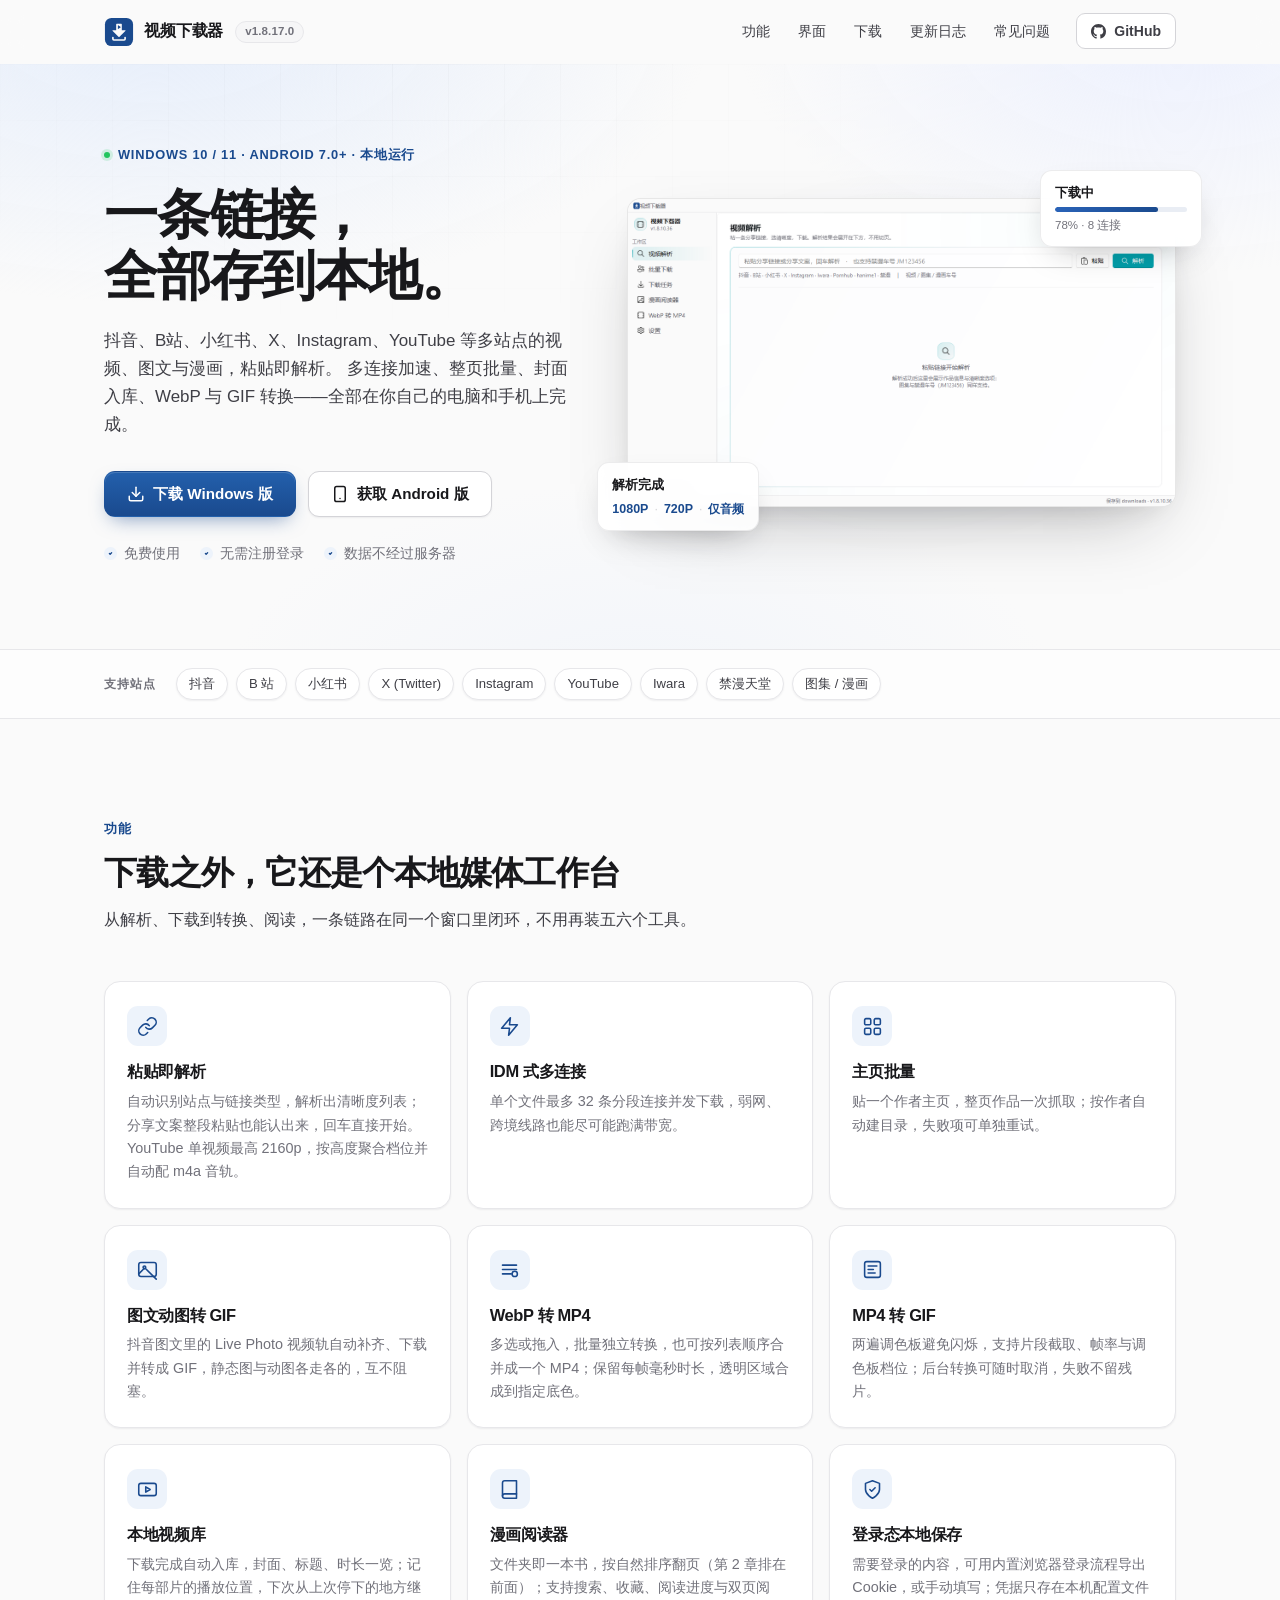
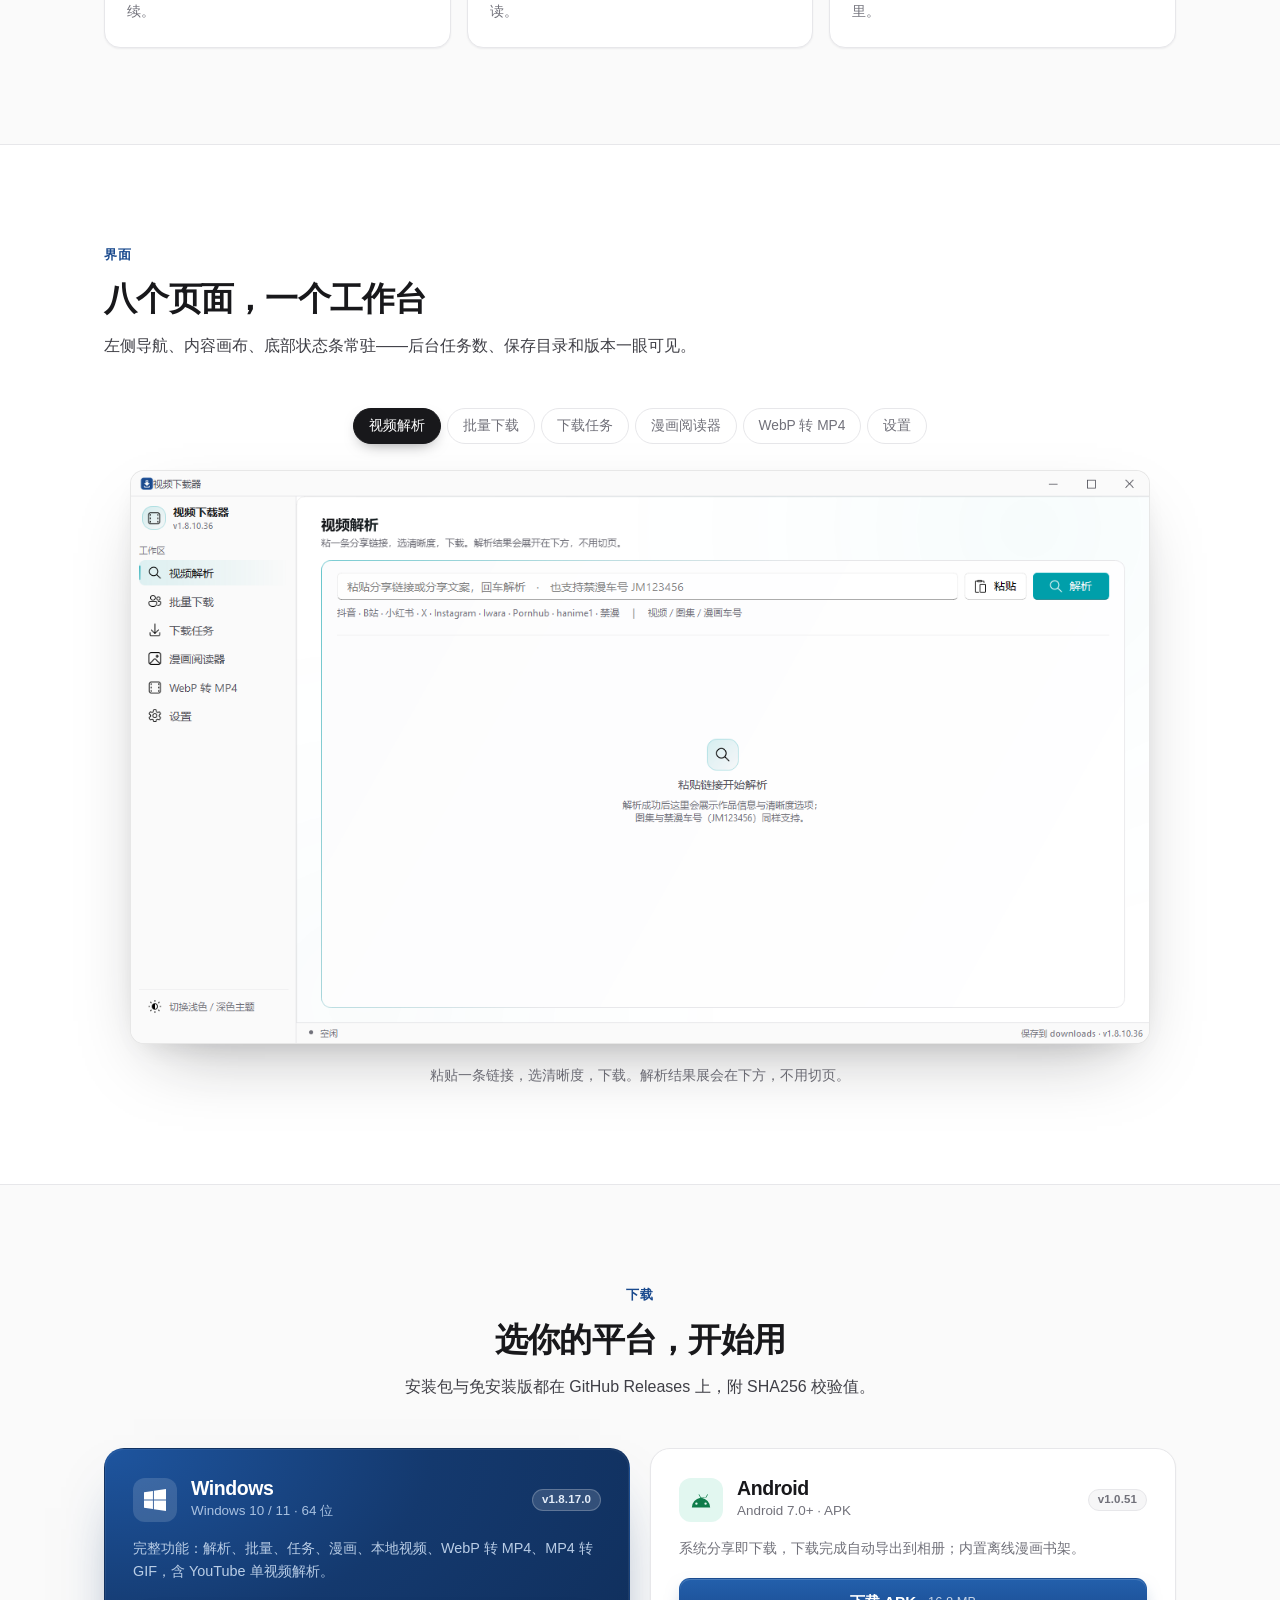
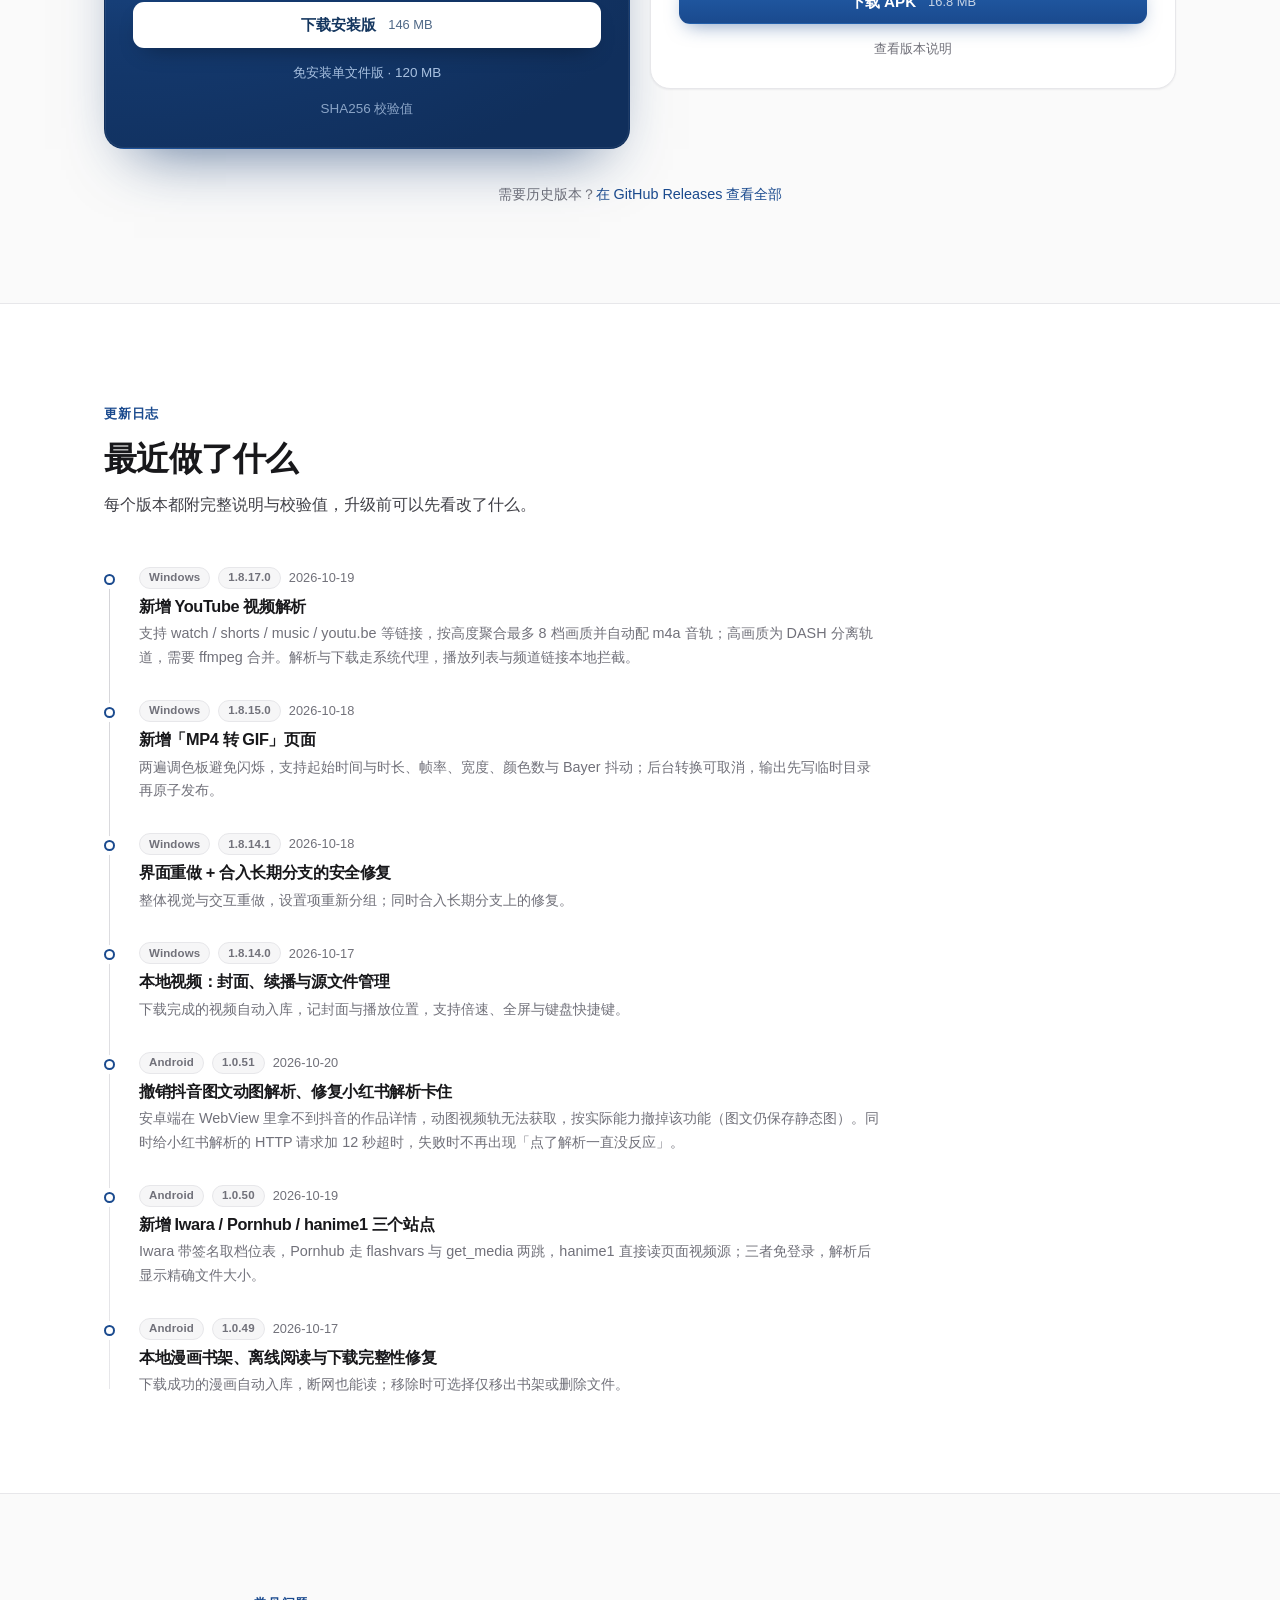
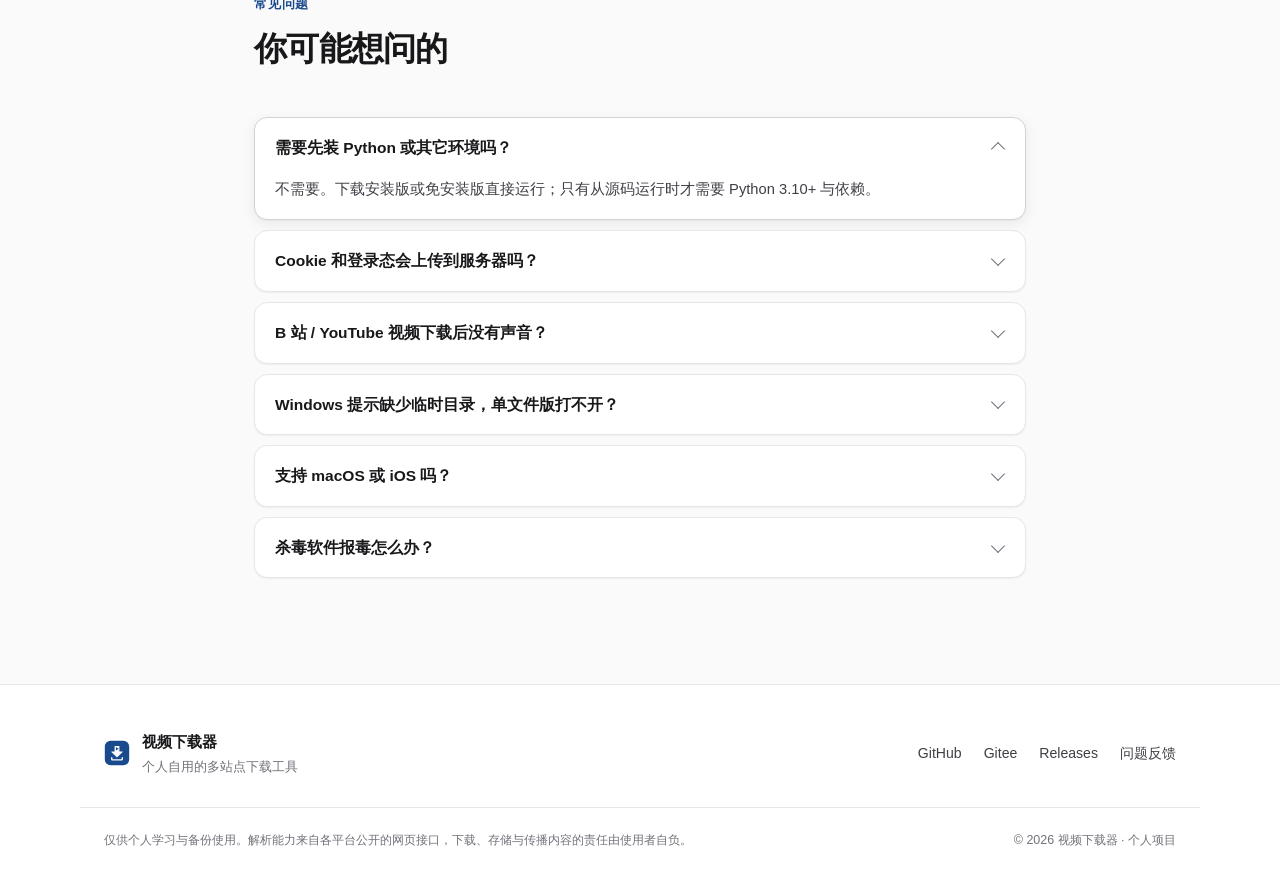
==== website/index.html @ 6d5e6c91 "docs(website): 官网静态站入库 - 新增 website/：单页落地页（index.html、styles.css、app.js）、404、robots、7 张界面截图与 deploy." ====
<!doctype html>
<html lang="zh-CN">
<head>
<meta charset="utf-8" />
<meta name="viewport" content="width=device-width, initial-scale=1" />
<title>视频下载器 — 一条链接，把视频和图片存下来</title>
<meta name="description" content="抖音、B站、小红书、X、Instagram、YouTube 等多站点视频 / 图文 / 漫画下载工具。多连接加速、批量下载、封面入库、WebP 与 GIF 转换，Windows 与 Android 双端，全部在本机完成。" />
<meta name="theme-color" content="#1A4A8E" />
<link rel="icon" href="assets/icon.svg" type="image/svg+xml" />
<link rel="apple-touch-icon" href="assets/icon.png" />
<meta property="og:type" content="website" />
<meta property="og:title" content="视频下载器 — 一条链接，把视频和图片存下来" />
<meta property="og:description" content="多站点视频 / 图文 / 漫画下载工具，Windows 与 Android 双端，全部在本机完成。" />
<meta property="og:image" content="assets/shot-home.png" />
<link rel="stylesheet" href="assets/styles.css" />
</head>
<body>

<header class="nav" id="nav">
  <div class="nav-inner">
    <a class="brand" href="#top" aria-label="视频下载器首页">
      <img src="assets/icon.svg" alt="" width="30" height="30" />
      <span class="brand-name">视频下载器</span>
      <span class="pill">v1.8.17.0</span>
    </a>

    <nav class="nav-links" id="navLinks" aria-label="主导航">
      <a href="#features">功能</a>
      <a href="#shots">界面</a>
      <a href="#download">下载</a>
      <a href="#changelog">更新日志</a>
      <a href="#faq">常见问题</a>
      <a class="btn btn-ghost btn-sm nav-github" href="https://github.com/LOKOP01/downloader" target="_blank" rel="noopener">
        <svg viewBox="0 0 16 16" width="15" height="15" aria-hidden="true"><path fill="currentColor" d="M8 0C3.58 0 0 3.58 0 8c0 3.54 2.29 6.53 5.47 7.59.4.07.55-.17.55-.38 0-.19-.01-.82-.01-1.49-2.01.37-2.53-.49-2.69-.94-.09-.23-.48-.94-.82-1.13-.28-.15-.68-.52-.01-.53.63-.01 1.08.58 1.23.82.72 1.21 1.87.87 2.33.66.07-.52.28-.87.51-1.07-1.78-.2-3.64-.89-3.64-3.95 0-.87.31-1.59.82-2.15-.08-.2-.36-1.02.08-2.12 0 0 .67-.21 2.2.82.64-.18 1.32-.27 2-.27.68 0 1.36.09 2 .27 1.53-1.04 2.2-.82 2.2-.82.44 1.1.16 1.92.08 2.12.51.56.82 1.27.82 2.15 0 3.07-1.87 3.75-3.65 3.95.29.25.54.73.54 1.48 0 1.07-.01 1.93-.01 2.2 0 .21.15.46.55.38A8.01 8.01 0 0 0 16 8c0-4.42-3.58-8-8-8Z"/></svg>
        GitHub
      </a>
    </nav>

    <button class="nav-toggle" id="navToggle" aria-label="展开菜单" aria-expanded="false">
      <span></span><span></span><span></span>
    </button>
  </div>
</header>

<main id="top">

  <section class="hero">
    <div class="hero-bg" aria-hidden="true"></div>
    <div class="wrap hero-grid">
      <div class="hero-copy">
        <p class="eyebrow"><span class="dot"></span>Windows 10 / 11 · Android 7.0+ · 本地运行</p>
        <h1>一条链接，<br />全部存到本地。</h1>
        <p class="lead">
          抖音、B站、小红书、X、Instagram、YouTube 等多站点的视频、图文与漫画，粘贴即解析。
          多连接加速、整页批量、封面入库、WebP 与 GIF 转换——全部在你自己的电脑和手机上完成。
        </p>
        <div class="hero-actions">
          <a class="btn btn-primary" href="#download">
            <svg viewBox="0 0 24 24" width="18" height="18" fill="none" stroke="currentColor" stroke-width="2" stroke-linecap="round" stroke-linejoin="round" aria-hidden="true"><path d="M21 15v4a2 2 0 0 1-2 2H5a2 2 0 0 1-2-2v-4"/><path d="m7 10 5 5 5-5"/><path d="M12 15V3"/></svg>
            下载 Windows 版
          </a>
          <a class="btn btn-secondary" href="#download">
            <svg viewBox="0 0 24 24" width="18" height="18" fill="none" stroke="currentColor" stroke-width="2" stroke-linecap="round" stroke-linejoin="round" aria-hidden="true"><rect x="5" y="2" width="14" height="20" rx="2.5"/><path d="M12 18h.01"/></svg>
            获取 Android 版
          </a>
        </div>
        <ul class="hero-meta">
          <li>免费使用</li>
          <li>无需注册登录</li>
          <li>数据不经过服务器</li>
        </ul>
      </div>

      <div class="hero-visual">
        <div class="glow" aria-hidden="true"></div>
        <figure class="window">
          <img src="assets/shot-home.png" width="1280" height="720" alt="视频下载器主界面：左侧导航与视频解析页" />
        </figure>
        <div class="float-card float-a" aria-hidden="true">
          <span class="fc-title">解析完成</span>
          <span class="fc-row"><b>1080P</b><span>·</span><b>720P</b><span>·</span><b>仅音频</b></span>
        </div>
        <div class="float-card float-b" aria-hidden="true">
          <span class="fc-title">下载中</span>
          <span class="fc-bar"><i style="width:78%"></i></span>
          <span class="fc-sub">78% · 8 连接</span>
        </div>
      </div>
    </div>
  </section>

  <section class="strip">
    <div class="wrap strip-inner">
      <span class="strip-label">支持站点</span>
      <ul class="chips">
        <li>抖音</li><li>B 站</li><li>小红书</li><li>X (Twitter)</li><li>Instagram</li><li>YouTube</li><li>Iwara</li><li>禁漫天堂</li><li>图集 / 漫画</li>
      </ul>
    </div>
  </section>

  <section id="features" class="section">
    <div class="wrap">
      <header class="section-head">
        <p class="eyebrow">功能</p>
        <h2>下载之外，它还是个本地媒体工作台</h2>
        <p class="section-desc">从解析、下载到转换、阅读，一条链路在同一个窗口里闭环，不用再装五六个工具。</p>
      </header>

      <div class="grid grid-3">
        <article class="card">
          <div class="icon"><svg viewBox="0 0 24 24" fill="none" stroke="currentColor" stroke-width="1.8" stroke-linecap="round" stroke-linejoin="round"><path d="M10 13a5 5 0 0 0 7.54.54l3-3a5 5 0 0 0-7.07-7.07l-1.72 1.71"/><path d="M14 11a5 5 0 0 0-7.54-.54l-3 3a5 5 0 0 0 7.07 7.07l1.71-1.71"/></svg></div>
          <h3>粘贴即解析</h3>
          <p>自动识别站点与链接类型，解析出清晰度列表；分享文案整段粘贴也能认出来，回车直接开始。YouTube 单视频最高 2160p，按高度聚合档位并自动配 m4a 音轨。</p>
        </article>

        <article class="card">
          <div class="icon"><svg viewBox="0 0 24 24" fill="none" stroke="currentColor" stroke-width="1.8" stroke-linecap="round" stroke-linejoin="round"><path d="M13 2 3 14h9l-1 8 10-12h-9l1-8Z"/></svg></div>
          <h3>IDM 式多连接</h3>
          <p>单个文件最多 32 条分段连接并发下载，弱网、跨境线路也能尽可能跑满带宽。</p>
        </article>

        <article class="card">
          <div class="icon"><svg viewBox="0 0 24 24" fill="none" stroke="currentColor" stroke-width="1.8" stroke-linecap="round" stroke-linejoin="round"><rect x="3" y="3" width="7" height="7" rx="1.5"/><rect x="14" y="3" width="7" height="7" rx="1.5"/><rect x="3" y="14" width="7" height="7" rx="1.5"/><rect x="14" y="14" width="7" height="7" rx="1.5"/></svg></div>
          <h3>主页批量</h3>
          <p>贴一个作者主页，整页作品一次抓取；按作者自动建目录，失败项可单独重试。</p>
        </article>

        <article class="card">
          <div class="icon"><svg viewBox="0 0 24 24" fill="none" stroke="currentColor" stroke-width="1.8" stroke-linecap="round" stroke-linejoin="round"><rect x="2" y="4" width="20" height="16" rx="2.5"/><circle cx="8.5" cy="9.5" r="1.5"/><path d="m2 17 5.5-5.5a2 2 0 0 1 2.8 0L22 23"/></svg></div>
          <h3>图文动图转 GIF</h3>
          <p>抖音图文里的 Live Photo 视频轨自动补齐、下载并转成 GIF，静态图与动图各走各的，互不阻塞。</p>
        </article>

        <article class="card">
          <div class="icon"><svg viewBox="0 0 24 24" fill="none" stroke="currentColor" stroke-width="1.8" stroke-linecap="round" stroke-linejoin="round"><path d="M4 7h16M4 12h16M4 17h10"/><circle cx="18" cy="17" r="3"/></svg></div>
          <h3>WebP 转 MP4</h3>
          <p>多选或拖入，批量独立转换，也可按列表顺序合并成一个 MP4；保留每帧毫秒时长，透明区域合成到指定底色。</p>
        </article>

        <article class="card">
          <div class="icon"><svg viewBox="0 0 24 24" fill="none" stroke="currentColor" stroke-width="1.8" stroke-linecap="round" stroke-linejoin="round"><rect x="3" y="3" width="18" height="18" rx="2.5"/><path d="M7 8h10M7 12h6M7 16h8"/></svg></div>
          <h3>MP4 转 GIF</h3>
          <p>两遍调色板避免闪烁，支持片段截取、帧率与调色板档位；后台转换可随时取消，失败不留残片。</p>
        </article>

        <article class="card">
          <div class="icon"><svg viewBox="0 0 24 24" fill="none" stroke="currentColor" stroke-width="1.8" stroke-linecap="round" stroke-linejoin="round"><rect x="2" y="5" width="20" height="14" rx="2.5"/><path d="m10 9 5 3-5 3V9Z"/></svg></div>
          <h3>本地视频库</h3>
          <p>下载完成自动入库，封面、标题、时长一览；记住每部片的播放位置，下次从上次停下的地方继续。</p>
        </article>

        <article class="card">
          <div class="icon"><svg viewBox="0 0 24 24" fill="none" stroke="currentColor" stroke-width="1.8" stroke-linecap="round" stroke-linejoin="round"><path d="M4 19.5A2.5 2.5 0 0 1 6.5 17H20"/><path d="M6.5 2H20v20H6.5A2.5 2.5 0 0 1 4 19.5v-15A2.5 2.5 0 0 1 6.5 2Z"/></svg></div>
          <h3>漫画阅读器</h3>
          <p>文件夹即一本书，按自然排序翻页（第 2 章排在前面）；支持搜索、收藏、阅读进度与双页阅读。</p>
        </article>

        <article class="card">
          <div class="icon"><svg viewBox="0 0 24 24" fill="none" stroke="currentColor" stroke-width="1.8" stroke-linecap="round" stroke-linejoin="round"><path d="M12 22s8-4 8-10V5l-8-3-8 3v7c0 6 8 10 8 10Z"/><path d="m9 12 2 2 4-4"/></svg></div>
          <h3>登录态本地保存</h3>
          <p>需要登录的内容，可用内置浏览器登录流程导出 Cookie，或手动填写；凭据只存在本机配置文件里。</p>
        </article>
      </div>
    </div>
  </section>

  <section id="shots" class="section section-alt">
    <div class="wrap">
      <header class="section-head">
        <p class="eyebrow">界面</p>
        <h2>八个页面，一个工作台</h2>
        <p class="section-desc">左侧导航、内容画布、底部状态条常驻——后台任务数、保存目录和版本一眼可见。</p>
      </header>

      <div class="shots" data-shots>
        <div class="tabs" role="tablist" aria-label="界面预览">
          <button class="tab is-active" role="tab" aria-selected="true" data-shot="home">视频解析</button>
          <button class="tab" role="tab" aria-selected="false" data-shot="batch">批量下载</button>
          <button class="tab" role="tab" aria-selected="false" data-shot="task">下载任务</button>
          <button class="tab" role="tab" aria-selected="false" data-shot="manga">漫画阅读器</button>
          <button class="tab" role="tab" aria-selected="false" data-shot="converter">WebP 转 MP4</button>
          <button class="tab" role="tab" aria-selected="false" data-shot="setting">设置</button>
        </div>
        <figure class="window shot-frame">
          <img id="shotImg" src="assets/shot-home.png" width="1280" height="720" alt="视频下载器界面预览" />
        </figure>
        <p class="shot-caption" id="shotCaption">粘贴一条链接，选清晰度，下载。解析结果展会在下方，不用切页。</p>
      </div>
    </div>
  </section>

  <section id="download" class="section">
    <div class="wrap">
      <header class="section-head section-head-center">
        <p class="eyebrow">下载</p>
        <h2>选你的平台，开始用</h2>
        <p class="section-desc">安装包与免安装版都在 GitHub Releases 上，附 SHA256 校验值。</p>
      </header>

      <div class="dl-grid">
        <article class="dl-card dl-card-dark">
          <div class="dl-head">
            <div class="dl-icon"><svg viewBox="0 0 24 24" fill="currentColor" aria-hidden="true"><path d="M0 3.45 9.75 2.1v9.45H0V3.45Zm0 17.1 9.75 1.35v-9.3H0v7.95Zm10.8 1.5L24 24V12.6H10.8v9.45Zm0-20.1v9.6H24V0L10.8 1.95Z"/></svg></div>
            <div>
              <h3>Windows</h3>
              <p class="dl-sub">Windows 10 / 11 · 64 位</p>
            </div>
            <span class="pill pill-dark">v1.8.17.0</span>
          </div>
          <p class="dl-desc">完整功能：解析、批量、任务、漫画、本地视频、WebP 转 MP4、MP4 转 GIF，含 YouTube 单视频解析。</p>
          <a class="btn btn-white" href="https://github.com/LOKOP01/downloader/releases/download/v1.8.17.0/VideoDownloader-1.8.17.0-setup.exe" rel="noopener">
            下载安装版 <span class="size">146 MB</span>
          </a>
          <a class="dl-alt" href="https://github.com/LOKOP01/downloader/releases/download/v1.8.17.0/VideoDownloader-1.8.17.0.exe" rel="noopener">免安装单文件版 · 120 MB</a>
          <a class="dl-alt dl-sha" href="https://github.com/LOKOP01/downloader/releases/download/v1.8.17.0/SHA256SUMS.txt" rel="noopener">SHA256 校验值</a>
        </article>

        <article class="dl-card">
          <div class="dl-head">
            <div class="dl-icon dl-icon-green"><svg viewBox="0 0 24 24" fill="currentColor" aria-hidden="true"><path d="M17.6 9.48l1.84-3.18a.38.38 0 0 0-.14-.52.38.38 0 0 0-.52.14l-1.86 3.22a11.4 11.4 0 0 0-4.92 0L10.14 5.9a.38.38 0 0 0-.52-.14.38.38 0 0 0-.14.52L11.32 9.5A11.2 11.2 0 0 0 2 20.2h20a11.2 11.2 0 0 0-9.4-10.72ZM7 17.2a1.3 1.3 0 1 1 0-2.6 1.3 1.3 0 0 1 0 2.6Zm10 0a1.3 1.3 0 1 1 0-2.6 1.3 1.3 0 0 1 0 2.6Z"/></svg></div>
            <div>
              <h3>Android</h3>
              <p class="dl-sub">Android 7.0+ · APK</p>
            </div>
            <span class="pill">v1.0.51</span>
          </div>
          <p class="dl-desc">系统分享即下载，下载完成自动导出到相册；内置离线漫画书架。</p>
          <a class="btn btn-primary" href="https://github.com/LOKOP01/downloader/releases/download/android-v1.0.51/VideoDownloader-Android-1.0.51.apk" rel="noopener">
            下载 APK <span class="size">16.8 MB</span>
          </a>
          <a class="dl-alt" href="https://github.com/LOKOP01/downloader/releases/tag/android-v1.0.51" rel="noopener">查看版本说明</a>
        </article>
      </div>

      <p class="dl-foot">
        需要历史版本？<a href="https://github.com/LOKOP01/downloader/releases" rel="noopener">在 GitHub Releases 查看全部</a>
      </p>
    </div>
  </section>

  <section id="changelog" class="section section-alt">
    <div class="wrap">
      <header class="section-head">
        <p class="eyebrow">更新日志</p>
        <h2>最近做了什么</h2>
        <p class="section-desc">每个版本都附完整说明与校验值，升级前可以先看改了什么。</p>
      </header>

      <ol class="timeline">
        <li>
          <div class="tl-dot"></div>
          <div class="tl-body">
            <div class="tl-meta"><span class="pill">Windows</span><span class="pill">1.8.17.0</span><time>2026-10-19</time></div>
            <h3>新增 YouTube 视频解析</h3>
            <p>支持 watch / shorts / music / youtu.be 等链接，按高度聚合最多 8 档画质并自动配 m4a 音轨；高画质为 DASH 分离轨道，需要 ffmpeg 合并。解析与下载走系统代理，播放列表与频道链接本地拦截。</p>
          </div>
        </li>
        <li>
          <div class="tl-dot"></div>
          <div class="tl-body">
            <div class="tl-meta"><span class="pill">Windows</span><span class="pill">1.8.15.0</span><time>2026-10-18</time></div>
            <h3>新增「MP4 转 GIF」页面</h3>
            <p>两遍调色板避免闪烁，支持起始时间与时长、帧率、宽度、颜色数与 Bayer 抖动；后台转换可取消，输出先写临时目录再原子发布。</p>
          </div>
        </li>
        <li>
          <div class="tl-dot"></div>
          <div class="tl-body">
            <div class="tl-meta"><span class="pill">Windows</span><span class="pill">1.8.14.1</span><time>2026-10-18</time></div>
            <h3>界面重做 + 合入长期分支的安全修复</h3>
            <p>整体视觉与交互重做，设置项重新分组；同时合入长期分支上的修复。</p>
          </div>
        </li>
        <li>
          <div class="tl-dot"></div>
          <div class="tl-body">
            <div class="tl-meta"><span class="pill">Windows</span><span class="pill">1.8.14.0</span><time>2026-10-17</time></div>
            <h3>本地视频：封面、续播与源文件管理</h3>
            <p>下载完成的视频自动入库，记封面与播放位置，支持倍速、全屏与键盘快捷键。</p>
          </div>
        </li>
        <li>
          <div class="tl-dot"></div>
          <div class="tl-body">
            <div class="tl-meta"><span class="pill">Android</span><span class="pill">1.0.51</span><time>2026-10-20</time></div>
            <h3>撤销抖音图文动图解析、修复小红书解析卡住</h3>
            <p>安卓端在 WebView 里拿不到抖音的作品详情，动图视频轨无法获取，按实际能力撤掉该功能（图文仍保存静态图）。同时给小红书解析的 HTTP 请求加 12 秒超时，失败时不再出现「点了解析一直没反应」。</p>
          </div>
        </li>
        <li>
          <div class="tl-dot"></div>
          <div class="tl-body">
            <div class="tl-meta"><span class="pill">Android</span><span class="pill">1.0.50</span><time>2026-10-19</time></div>
            <h3>新增 Iwara / Pornhub / hanime1 三个站点</h3>
            <p>Iwara 带签名取档位表，Pornhub 走 flashvars 与 get_media 两跳，hanime1 直接读页面视频源；三者免登录，解析后显示精确文件大小。</p>
          </div>
        </li>
        <li>
          <div class="tl-dot"></div>
          <div class="tl-body">
            <div class="tl-meta"><span class="pill">Android</span><span class="pill">1.0.49</span><time>2026-10-17</time></div>
            <h3>本地漫画书架、离线阅读与下载完整性修复</h3>
            <p>下载成功的漫画自动入库，断网也能读；移除时可选择仅移出书架或删除文件。</p>
          </div>
        </li>
      </ol>
    </div>
  </section>

  <section id="faq" class="section">
    <div class="wrap wrap-narrow">
      <header class="section-head">
        <p class="eyebrow">常见问题</p>
        <h2>你可能想问的</h2>
      </header>

      <details class="faq-item" open>
        <summary>需要先装 Python 或其它环境吗？</summary>
        <p>不需要。下载安装版或免安装版直接运行；只有从源码运行时才需要 Python 3.10+ 与依赖。</p>
      </details>
      <details class="faq-item">
        <summary>Cookie 和登录态会上传到服务器吗？</summary>
        <p>不会。程序没有自建服务器，解析走各平台公开接口，Cookie 只保存在本机配置文件里，下载与转换全部在本机完成。</p>
      </details>
      <details class="faq-item">
        <summary>B 站 / YouTube 视频下载后没有声音？</summary>
        <p>B 站与 YouTube 的 1080P 以上都是 DASH 音视频分离，需要 ffmpeg 合并。到「设置 → 合并组件（ffmpeg）」里下载一次即可，不是 pip 依赖。</p>
      </details>
      <details class="faq-item">
        <summary>Windows 提示缺少临时目录，单文件版打不开？</summary>
        <p>启动解包需要可用的系统临时目录。可以改用文件夹版（需要与 <code>_internal/</code> 一起保留），或清理异常的 TEMP 路径后重试。</p>
      </details>
      <details class="faq-item">
        <summary>支持 macOS 或 iOS 吗？</summary>
        <p>目前只有 Windows 与 Android 两端。桌面端基于 PySide6，移植需要重做界面与浏览器登录链路，暂未计划。</p>
      </details>
      <details class="faq-item">
        <summary>杀毒软件报毒怎么办？</summary>
        <p>PyInstaller 打包的程序常被启发式误报。可在 GitHub Releases 对照 SHA256 校验值确认文件一致；介意的话从源码运行。</p>
      </details>
    </div>
  </section>

</main>

<footer class="footer">
  <div class="wrap footer-inner">
    <div class="footer-brand">
      <img src="assets/icon.svg" alt="" width="26" height="26" />
      <div>
        <strong>视频下载器</strong>
        <p>个人自用的多站点下载工具</p>
      </div>
    </div>
    <nav class="footer-links" aria-label="页脚导航">
      <a href="https://github.com/LOKOP01/downloader" rel="noopener">GitHub</a>
      <a href="https://gitee.com/LOKOP01/downloader" rel="noopener">Gitee</a>
      <a href="https://github.com/LOKOP01/downloader/releases" rel="noopener">Releases</a>
      <a href="https://github.com/LOKOP01/downloader/issues" rel="noopener">问题反馈</a>
    </nav>
  </div>
  <div class="wrap footer-legal">
    <p>仅供个人学习与备份使用。解析能力来自各平台公开的网页接口，下载、存储与传播内容的责任由使用者自负。</p>
    <p>© <span id="year">2026</span> 视频下载器 · 个人项目</p>
  </div>
</footer>

<script src="assets/app.js" defer></script>
</body>
</html>
---- website/assets/styles.css ----
/* ==========================================================================
   视频下载器 · 官网样式
   纯静态，无构建步骤。色板与桌面端 design.py 对齐（zinc + 深海蓝 #1A4A8E）
   ========================================================================== */

:root {
  --bg: #FAFAFA;
  --surface: #FFFFFF;
  --surface-alt: #F6F6F7;
  --ink: #18181B;
  --ink-2: #3F3F46;
  --ink-3: #71717A;
  --line: #E7E7EA;
  --line-strong: #D4D4D8;
  --accent: #1A4A8E;
  --accent-hi: #2A63B8;
  --accent-soft: #EDF3FB;
  --shadow-sm: 0 1px 2px rgba(24, 24, 27, 0.06);
  --shadow-md: 0 4px 14px rgba(24, 24, 27, 0.07), 0 1px 2px rgba(24, 24, 27, 0.04);
  --shadow-lg: 0 30px 70px -28px rgba(24, 24, 27, 0.35), 0 10px 28px -16px rgba(24, 24, 27, 0.16);
  --radius: 16px;
  --wrap: 1120px;
  --nav-h: 64px;
  --ease: cubic-bezier(0.22, 0.61, 0.36, 1);
}

* { box-sizing: border-box; }

html {
  scroll-behavior: smooth;
  scroll-padding-top: calc(var(--nav-h) + 16px);
  -webkit-text-size-adjust: 100%;
}

body {
  margin: 0;
  font-family: -apple-system, BlinkMacSystemFont, "Segoe UI", "PingFang SC", "Hiragino Sans GB", "Microsoft YaHei", "Noto Sans CJK SC", sans-serif;
  background: var(--bg);
  color: var(--ink);
  line-height: 1.65;
  -webkit-font-smoothing: antialiased;
  text-rendering: optimizeLegibility;
}

img { max-width: 100%; display: block; }
a { color: var(--accent); text-decoration: none; }
a:hover { color: var(--accent-hi); }

h1, h2, h3 { letter-spacing: -0.022em; line-height: 1.2; margin: 0; font-weight: 700; }
p { margin: 0; }
ul, ol { margin: 0; padding: 0; list-style: none; }
code {
  font-family: ui-monospace, SFMono-Regular, "SF Mono", Menlo, Consolas, monospace;
  font-size: 0.88em;
  background: var(--surface-alt);
  border: 1px solid var(--line);
  border-radius: 5px;
  padding: 1px 5px;
}

.wrap { width: 100%; max-width: var(--wrap); margin: 0 auto; padding: 0 24px; }
.wrap-narrow { max-width: 820px; }

/* ---------- 按钮 ---------- */
.btn {
  display: inline-flex;
  align-items: center;
  justify-content: center;
  gap: 8px;
  height: 46px;
  padding: 0 22px;
  border-radius: 11px;
  font-size: 0.95rem;
  font-weight: 600;
  border: 1px solid transparent;
  cursor: pointer;
  transition: transform 0.18s var(--ease), box-shadow 0.18s var(--ease), background 0.18s var(--ease), border-color 0.18s var(--ease);
  white-space: nowrap;
}
.btn:active { transform: translateY(1px) scale(0.995); }
.btn svg { flex: none; }

.btn-primary {
  background: linear-gradient(180deg, #2360AC, #1A4A8E);
  color: #fff;
  box-shadow: 0 1px 0 rgba(255, 255, 255, 0.16) inset, 0 8px 20px -8px rgba(26, 74, 142, 0.6);
}
.btn-primary:hover { background: linear-gradient(180deg, #2A6AC0, #1E5099); color: #fff; box-shadow: 0 1px 0 rgba(255, 255, 255, 0.18) inset, 0 12px 26px -10px rgba(26, 74, 142, 0.65); }

.btn-secondary {
  background: var(--surface);
  color: var(--ink);
  border-color: var(--line-strong);
  box-shadow: var(--shadow-sm);
}
.btn-secondary:hover { background: #fff; border-color: #BEBEC4; color: var(--ink); box-shadow: var(--shadow-md); }

.btn-ghost { background: transparent; color: var(--ink-2); border-color: transparent; }
.btn-ghost:hover { background: rgba(24, 24, 27, 0.05); color: var(--ink); }
.btn-sm { height: 36px; padding: 0 14px; font-size: 0.875rem; border-radius: 9px; }

.btn-white {
  background: #fff;
  color: #14365F;
  box-shadow: 0 10px 24px -12px rgba(0, 0, 0, 0.45);
}
.btn-white:hover { background: #F4F7FC; color: #14365F; }

.pill {
  display: inline-flex;
  align-items: center;
  height: 22px;
  padding: 0 9px;
  border-radius: 999px;
  font-size: 0.72rem;
  font-weight: 600;
  letter-spacing: 0.01em;
  color: var(--ink-3);
  background: var(--surface-alt);
  border: 1px solid var(--line);
}
.pill-dark { background: rgba(255, 255, 255, 0.14); border-color: rgba(255, 255, 255, 0.22); color: #E4EDF9; }

/* ---------- 导航 ---------- */
.nav {
  position: sticky;
  top: 0;
  z-index: 60;
  height: var(--nav-h);
  background: rgba(250, 250, 250, 0.78);
  -webkit-backdrop-filter: saturate(180%) blur(14px);
  backdrop-filter: saturate(180%) blur(14px);
  border-bottom: 1px solid transparent;
  transition: border-color 0.2s var(--ease), box-shadow 0.2s var(--ease);
}
.nav.is-scrolled { border-bottom-color: var(--line); box-shadow: 0 6px 24px -20px rgba(24, 24, 27, 0.4); }
.nav-inner {
  max-width: var(--wrap);
  margin: 0 auto;
  padding: 0 24px;
  height: 100%;
  display: flex;
  align-items: center;
  gap: 28px;
}
.brand { display: inline-flex; align-items: center; gap: 10px; color: var(--ink); font-weight: 700; }
.brand:hover { color: var(--ink); }
.brand img { border-radius: 8px; }
.brand-name { font-size: 1rem; letter-spacing: -0.01em; }
.brand .pill { margin-left: 2px; }

.nav-links { display: flex; align-items: center; gap: 4px; margin-left: auto; }
.nav-links > a:not(.btn) {
  padding: 8px 12px;
  border-radius: 8px;
  font-size: 0.9rem;
  color: var(--ink-2);
  font-weight: 500;
}
.nav-links > a:not(.btn):hover { background: rgba(24, 24, 27, 0.055); color: var(--ink); }
.nav-github { margin-left: 10px; border: 1px solid var(--line-strong) !important; background: var(--surface); }

.nav-toggle {
  display: none;
  margin-left: auto;
  width: 40px;
  height: 40px;
  border: 1px solid var(--line);
  border-radius: 10px;
  background: var(--surface);
  cursor: pointer;
  padding: 0;
  place-items: center;
}
.nav-toggle span {
  display: block;
  width: 16px;
  height: 1.6px;
  background: var(--ink);
  border-radius: 2px;
  transition: transform 0.2s var(--ease), opacity 0.2s var(--ease);
  margin: 3px auto;
}

/* ---------- Hero ---------- */
.hero { position: relative; overflow: clip; padding: 76px 0 84px; }
.hero-bg {
  position: absolute;
  inset: 0;
  background:
    radial-gradient(900px 460px at 12% -8%, #E6EEFB 0%, rgba(230, 238, 251, 0) 62%),
    radial-gradient(760px 420px at 92% -6%, #EDF1FE 0%, rgba(237, 241, 254, 0) 58%),
    radial-gradient(600px 320px at 50% 110%, #F2F5FA 0%, rgba(242, 245, 250, 0) 70%);
  pointer-events: none;
}
.hero-bg::after {
  content: "";
  position: absolute;
  inset: 0;
  background-image: linear-gradient(to right, rgba(24, 24, 27, 0.045) 1px, transparent 1px),
    linear-gradient(to bottom, rgba(24, 24, 27, 0.045) 1px, transparent 1px);
  background-size: 56px 56px;
  mask-image: radial-gradient(720px 380px at 30% 0%, #000 0%, transparent 78%);
  -webkit-mask-image: radial-gradient(720px 380px at 30% 0%, #000 0%, transparent 78%);
  opacity: 0.55;
}
.hero-grid {
  position: relative;
  display: grid;
  grid-template-columns: minmax(0, 0.92fr) minmax(0, 1.08fr);
  gap: 56px;
  align-items: center;
}

.eyebrow {
  display: inline-flex;
  align-items: center;
  gap: 8px;
  font-size: 0.8rem;
  font-weight: 600;
  letter-spacing: 0.06em;
  text-transform: uppercase;
  color: var(--accent);
}
.eyebrow .dot {
  width: 6px;
  height: 6px;
  border-radius: 50%;
  background: #22C55E;
  box-shadow: 0 0 0 3px rgba(34, 197, 94, 0.16);
}

.hero h1 { font-size: clamp(2.3rem, 4.2vw, 3.55rem); margin: 18px 0 0; line-height: 1.12; }
.hero .lead {
  margin-top: 22px;
  font-size: 1.06rem;
  color: var(--ink-2);
  max-width: 33em;
}
.hero-actions { display: flex; flex-wrap: wrap; gap: 12px; margin-top: 32px; }
.hero-meta {
  display: flex;
  flex-wrap: wrap;
  gap: 20px;
  margin-top: 26px;
  font-size: 0.85rem;
  color: var(--ink-3);
}
.hero-meta li { display: inline-flex; align-items: center; gap: 7px; }
.hero-meta li::before {
  content: "";
  width: 13px;
  height: 13px;
  border-radius: 50%;
  background: var(--accent-soft);
  background-image: url("data:image/svg+xml,%3Csvg xmlns='http://www.w3.org/2000/svg' viewBox='0 0 24 24' fill='none' stroke='%231A4A8E' stroke-width='3.4' stroke-linecap='round' stroke-linejoin='round'%3E%3Cpath d='m9 12 2 2 4-4'/%3E%3C/svg%3E");
  background-size: 9px 9px;
  background-position: center;
  background-repeat: no-repeat;
  flex: none;
}

.hero-visual { position: relative; }
.glow {
  position: absolute;
  inset: -8% -6% -14% -6%;
  background: radial-gradient(50% 50% at 50% 50%, rgba(26, 74, 142, 0.28), rgba(26, 74, 142, 0) 70%);
  filter: blur(40px);
  z-index: 0;
}
.window {
  position: relative;
  z-index: 1;
  margin: 0;
  border-radius: 14px;
  overflow: hidden;
  border: 1px solid rgba(24, 24, 27, 0.1);
  background: #fff;
  box-shadow: var(--shadow-lg), 0 0 0 1px rgba(255, 255, 255, 0.6) inset;
}
.window img { width: 100%; height: auto; }

.float-card {
  position: absolute;
  z-index: 2;
  display: flex;
  flex-direction: column;
  gap: 4px;
  padding: 11px 14px;
  border-radius: 12px;
  background: rgba(255, 255, 255, 0.92);
  -webkit-backdrop-filter: blur(10px);
  backdrop-filter: blur(10px);
  border: 1px solid rgba(24, 24, 27, 0.08);
  box-shadow: 0 14px 34px -16px rgba(24, 24, 27, 0.35);
  font-size: 0.78rem;
  color: var(--ink-2);
  animation: floaty 6s ease-in-out infinite;
}
.float-a { left: -30px; bottom: -24px; }
.float-b { right: -26px; top: -28px; animation-delay: -3s; }
.fc-title { font-weight: 700; color: var(--ink); font-size: 0.8rem; }
.fc-row { display: inline-flex; gap: 6px; align-items: center; }
.fc-row b { color: var(--accent); font-weight: 600; }
.fc-row span { color: var(--line-strong); }
.fc-bar { display: block; width: 132px; height: 5px; border-radius: 99px; background: #E9EDF4; overflow: hidden; }
.fc-bar i { display: block; height: 100%; border-radius: 99px; background: linear-gradient(90deg, #2A63B8, #1A4A8E); }
.fc-sub { color: var(--ink-3); font-size: 0.72rem; }

@keyframes floaty {
  0%, 100% { transform: translateY(0); }
  50% { transform: translateY(-7px); }
}

/* ---------- 站点条 ---------- */
.strip { border-top: 1px solid var(--line); border-bottom: 1px solid var(--line); background: rgba(255, 255, 255, 0.6); }
.strip-inner { display: flex; align-items: center; gap: 20px; padding-top: 18px; padding-bottom: 18px; flex-wrap: wrap; }
.strip-label { font-size: 0.78rem; font-weight: 600; letter-spacing: 0.08em; text-transform: uppercase; color: var(--ink-3); }
.chips { display: flex; flex-wrap: wrap; gap: 8px; }
.chips li {
  padding: 4px 12px;
  border-radius: 999px;
  background: var(--surface);
  border: 1px solid var(--line);
  font-size: 0.82rem;
  color: var(--ink-2);
  box-shadow: var(--shadow-sm);
}

/* ---------- 区块 ---------- */
.section { padding: 96px 0; }
.section-alt { background: var(--surface); border-top: 1px solid var(--line); border-bottom: 1px solid var(--line); }
.section-head { max-width: 640px; margin-bottom: 48px; }
.section-head-center { margin-left: auto; margin-right: auto; text-align: center; }
.section-head h2 { font-size: clamp(1.7rem, 2.6vw, 2.35rem); margin: 12px 0 0; }
.section-desc { margin-top: 14px; color: var(--ink-2); font-size: 1rem; }

/* ---------- 功能卡 ---------- */
.grid { display: grid; gap: 16px; }
.grid-3 { grid-template-columns: repeat(3, minmax(0, 1fr)); }
.card {
  background: var(--surface);
  border: 1px solid var(--line);
  border-radius: var(--radius);
  padding: 24px 22px;
  box-shadow: var(--shadow-sm);
  transition: transform 0.2s var(--ease), box-shadow 0.2s var(--ease), border-color 0.2s var(--ease);
}
.card:hover { transform: translateY(-3px); border-color: var(--line-strong); box-shadow: var(--shadow-md); }
.card .icon {
  display: grid;
  place-items: center;
  width: 40px;
  height: 40px;
  border-radius: 11px;
  background: var(--accent-soft);
  color: var(--accent);
  margin-bottom: 16px;
}
.card .icon svg { width: 21px; height: 21px; }
.card h3 { font-size: 1.03rem; margin-bottom: 8px; }
.card p { color: var(--ink-3); font-size: 0.9rem; line-height: 1.62; }

/* ---------- 截图切换 ---------- */
.shots { display: flex; flex-direction: column; align-items: center; }
.tabs { display: flex; flex-wrap: wrap; gap: 6px; justify-content: center; margin-bottom: 26px; }
.tab {
  height: 36px;
  padding: 0 15px;
  border-radius: 999px;
  border: 1px solid var(--line);
  background: var(--surface);
  color: var(--ink-3);
  font-size: 0.86rem;
  font-weight: 500;
  cursor: pointer;
  font-family: inherit;
  transition: all 0.16s var(--ease);
}
.tab:hover { color: var(--ink); border-color: var(--line-strong); }
.tab.is-active { background: var(--ink); color: #fff; border-color: var(--ink); box-shadow: 0 6px 16px -8px rgba(24, 24, 27, 0.6); }

.shot-frame { width: 100%; max-width: 1020px; transition: opacity 0.2s var(--ease); }
.shot-frame.is-swapping { opacity: 0.25; }
.shot-caption { margin-top: 20px; color: var(--ink-3); font-size: 0.9rem; text-align: center; max-width: 620px; }

/* ---------- 下载 ---------- */
.dl-grid { display: grid; grid-template-columns: repeat(2, minmax(0, 1fr)); gap: 20px; align-items: start; }
.dl-card {
  position: relative;
  display: flex;
  flex-direction: column;
  gap: 14px;
  padding: 28px;
  border-radius: 20px;
  background: var(--surface);
  border: 1px solid var(--line);
  box-shadow: var(--shadow-sm);
}
.dl-card-dark {
  color: #EAF1FA;
  border-color: transparent;
  background: radial-gradient(120% 120% at 0% 0%, #1E559F 0%, #14396E 52%, #102F5C 100%);
  box-shadow: 0 30px 60px -30px rgba(20, 57, 110, 0.75), 0 0 0 1px rgba(255, 255, 255, 0.06) inset;
}
.dl-head { display: flex; align-items: center; gap: 14px; flex-wrap: wrap; }
.dl-head h3 { font-size: 1.22rem; }
.dl-card-dark .dl-head h3 { color: #fff; }
.dl-sub { font-size: 0.84rem; color: var(--ink-3); }
.dl-card-dark .dl-sub { color: #A9C1E0; }
.dl-head .pill { margin-left: auto; }
.dl-icon {
  display: grid;
  place-items: center;
  width: 44px;
  height: 44px;
  border-radius: 12px;
  background: rgba(26, 74, 142, 0.1);
  color: var(--accent);
  flex: none;
}
.dl-card-dark .dl-icon { background: rgba(255, 255, 255, 0.14); color: #fff; }
.dl-icon svg { width: 22px; height: 22px; }
.dl-icon-green { background: rgba(16, 185, 129, 0.12); color: #0E7C4A; }
.dl-desc { font-size: 0.9rem; color: var(--ink-3); }
.dl-card-dark .dl-desc { color: #B9CDE6; }
.dl-card .btn { width: 100%; margin-top: 4px; }
.dl-alt { font-size: 0.84rem; text-align: center; color: var(--ink-3); }
.dl-card-dark .dl-alt { color: #A9C1E0; }
.dl-alt:hover { color: var(--accent); }
.dl-card-dark .dl-alt:hover { color: #fff; }
.dl-sha { opacity: 0.8; }
.size { font-weight: 500; opacity: 0.75; font-size: 0.85em; margin-left: 4px; }
.dl-foot { text-align: center; margin-top: 34px; font-size: 0.9rem; color: var(--ink-3); }

/* ---------- 时间线 ---------- */
.timeline { position: relative; max-width: 780px; }
.timeline::before {
  content: "";
  position: absolute;
  left: 5px;
  top: 8px;
  bottom: 8px;
  width: 1px;
  background: linear-gradient(to bottom, var(--line-strong), var(--line));
}
.timeline li { position: relative; display: flex; gap: 24px; padding: 0 0 30px 0; }
.timeline li:last-child { padding-bottom: 0; }
.tl-dot {
  position: relative;
  z-index: 1;
  flex: none;
  width: 11px;
  height: 11px;
  margin-top: 7px;
  border-radius: 50%;
  background: #fff;
  border: 2px solid var(--accent);
  box-shadow: 0 0 0 4px #fff;
}
.tl-meta { display: flex; align-items: center; gap: 8px; flex-wrap: wrap; margin-bottom: 8px; }
.tl-meta time { font-size: 0.8rem; color: var(--ink-3); font-variant-numeric: tabular-nums; }
.tl-body h3 { font-size: 1.02rem; margin-bottom: 6px; }
.tl-body p { color: var(--ink-3); font-size: 0.9rem; }

/* ---------- FAQ ---------- */
.faq-item {
  background: var(--surface);
  border: 1px solid var(--line);
  border-radius: 13px;
  padding: 0 20px;
  margin-bottom: 10px;
  box-shadow: var(--shadow-sm);
  transition: border-color 0.18s var(--ease), box-shadow 0.18s var(--ease);
}
.faq-item[open] { border-color: var(--line-strong); box-shadow: var(--shadow-md); }
.faq-item summary {
  cursor: pointer;
  list-style: none;
  padding: 17px 30px 17px 0;
  font-weight: 600;
  font-size: 0.97rem;
  position: relative;
}
.faq-item summary::-webkit-details-marker { display: none; }
.faq-item summary::after {
  content: "";
  position: absolute;
  right: 2px;
  top: 50%;
  width: 9px;
  height: 9px;
  border-right: 1.8px solid var(--ink-3);
  border-bottom: 1.8px solid var(--ink-3);
  transform: translateY(-70%) rotate(45deg);
  transition: transform 0.2s var(--ease);
}
.faq-item[open] summary::after { transform: translateY(-30%) rotate(-135deg); }
.faq-item p { padding: 0 0 18px; color: var(--ink-2); font-size: 0.92rem; }

/* ---------- 页脚 ---------- */
.footer { border-top: 1px solid var(--line); background: var(--surface); padding: 44px 0 32px; }
.footer-inner { display: flex; align-items: center; justify-content: space-between; gap: 24px; flex-wrap: wrap; }
.footer-brand { display: flex; align-items: center; gap: 12px; }
.footer-brand img { border-radius: 7px; }
.footer-brand strong { font-size: 0.96rem; }
.footer-brand p { font-size: 0.82rem; color: var(--ink-3); }
.footer-links { display: flex; gap: 22px; font-size: 0.88rem; }
.footer-links a { color: var(--ink-2); }
.footer-links a:hover { color: var(--accent); }
.footer-legal {
  margin-top: 30px;
  padding-top: 22px;
  border-top: 1px solid var(--line);
  display: flex;
  justify-content: space-between;
  gap: 20px;
  flex-wrap: wrap;
  font-size: 0.78rem;
  color: var(--ink-3);
  line-height: 1.7;
}
.footer-legal p { max-width: 620px; }

/* ---------- 响应式 ---------- */
@media (max-width: 980px) {
  .hero { padding: 56px 0 64px; }
  .hero-grid { grid-template-columns: 1fr; gap: 44px; }
  .hero-visual { order: 2; }
  .float-card { display: none; }
  .grid-3 { grid-template-columns: repeat(2, minmax(0, 1fr)); }
  .dl-grid { grid-template-columns: 1fr; }
}

@media (max-width: 760px) {
  :root { --nav-h: 58px; }
  .section { padding: 64px 0; }
  .wrap { padding: 0 18px; }
  .nav-inner { padding: 0 18px; gap: 12px; }
  .nav-toggle { display: grid; }
  .nav-links {
    position: absolute;
    top: var(--nav-h);
    left: 12px;
    right: 12px;
    display: none;
    flex-direction: column;
    align-items: stretch;
    gap: 2px;
    padding: 10px;
    background: #FFFFFF;
    border: 1px solid var(--line);
    border-radius: 14px;
    box-shadow: var(--shadow-lg);
  }
  .nav-links.is-open { display: flex; }
  .nav-links > a:not(.btn) { padding: 11px 12px; }
  .nav-github { margin-left: 0; justify-content: center; }
  .brand .pill { display: none; }
  .float-card { display: none; }
  .grid-3 { grid-template-columns: 1fr; }
  .hero-actions .btn { flex: 1 1 0; min-width: 0; padding: 0 12px; }
  .hero-meta { gap: 12px 18px; }
  .section-head { margin-bottom: 34px; }
  .tabs { justify-content: flex-start; flex-wrap: nowrap; overflow-x: auto; width: 100%; padding-bottom: 6px; -webkit-overflow-scrolling: touch; }
  .tabs::-webkit-scrollbar { display: none; }
  .tab { flex: none; }
  .footer-inner { flex-direction: column; align-items: flex-start; }
  .dl-card { padding: 22px; }
}

@media (prefers-reduced-motion: reduce) {
  html { scroll-behavior: auto; }
  *, *::before, *::after { animation-duration: 0.001ms !important; animation-iteration-count: 1 !important; transition-duration: 0.001ms !important; }
}
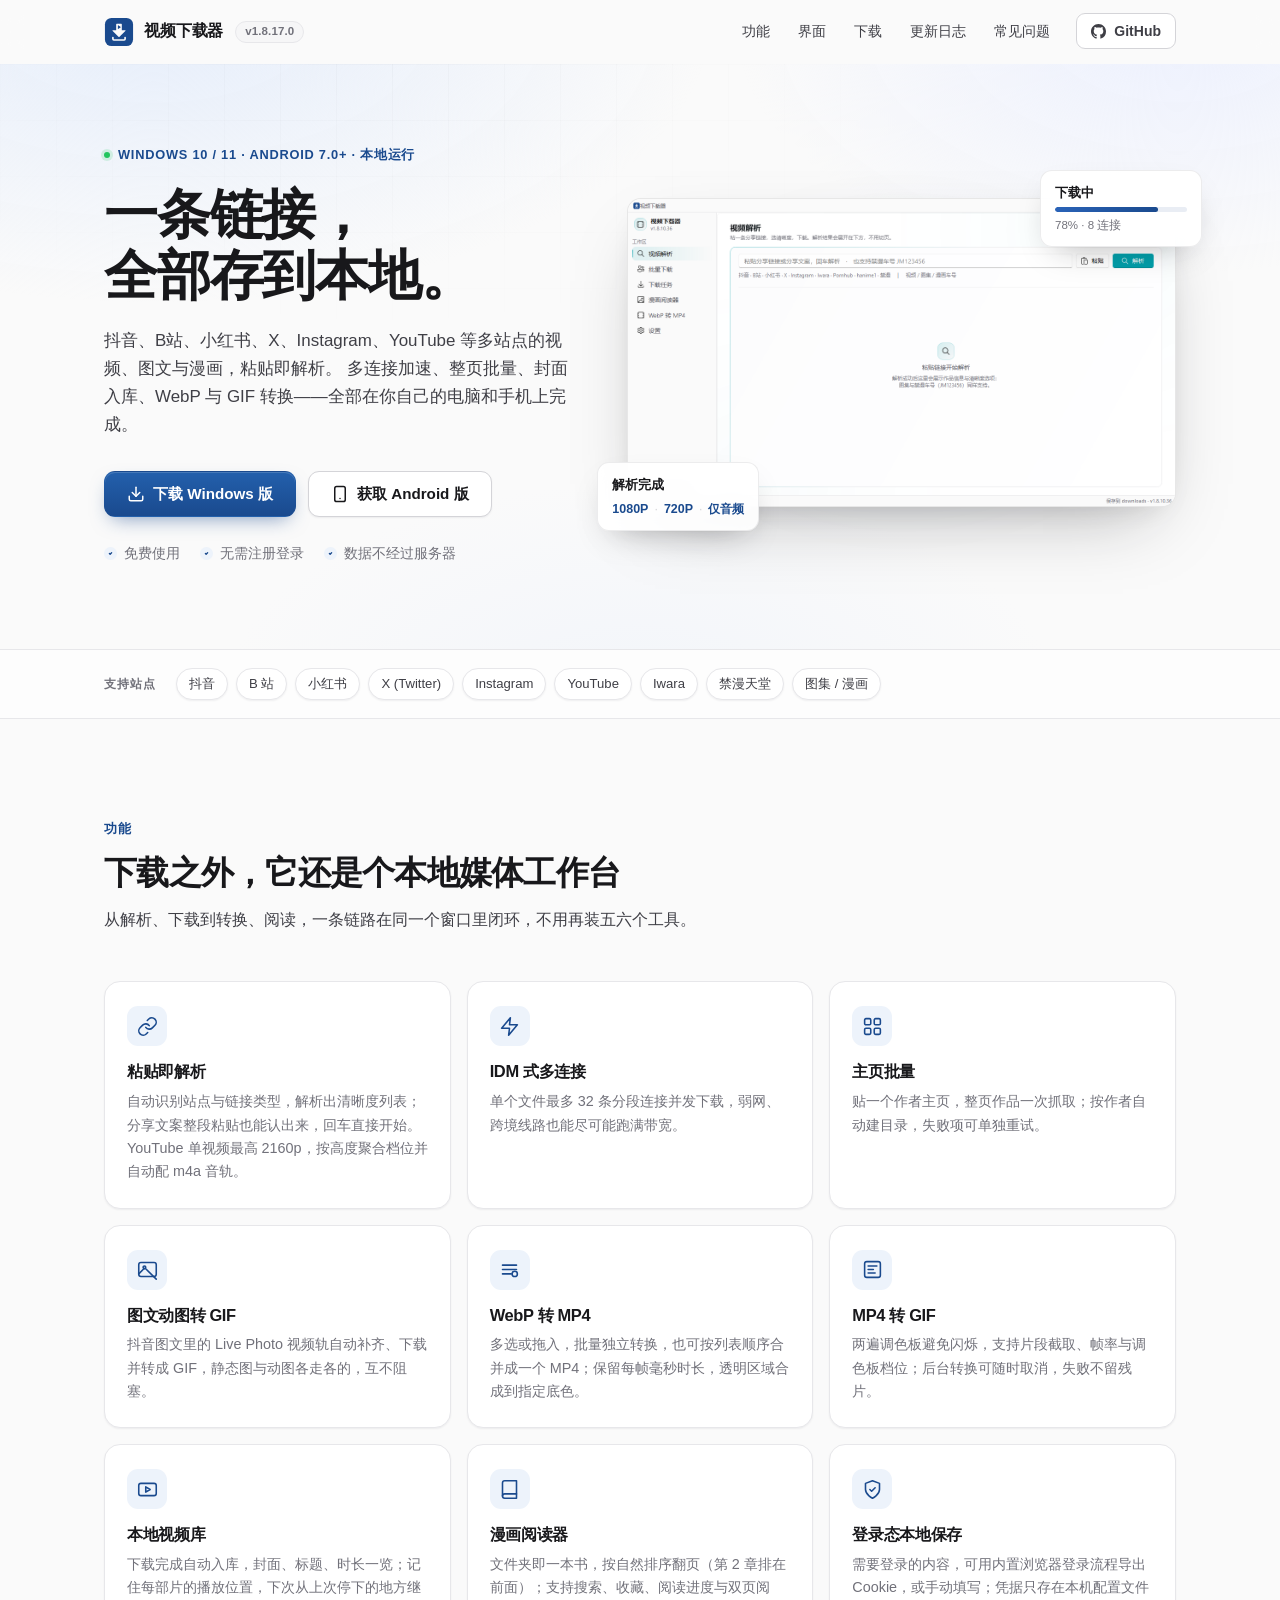
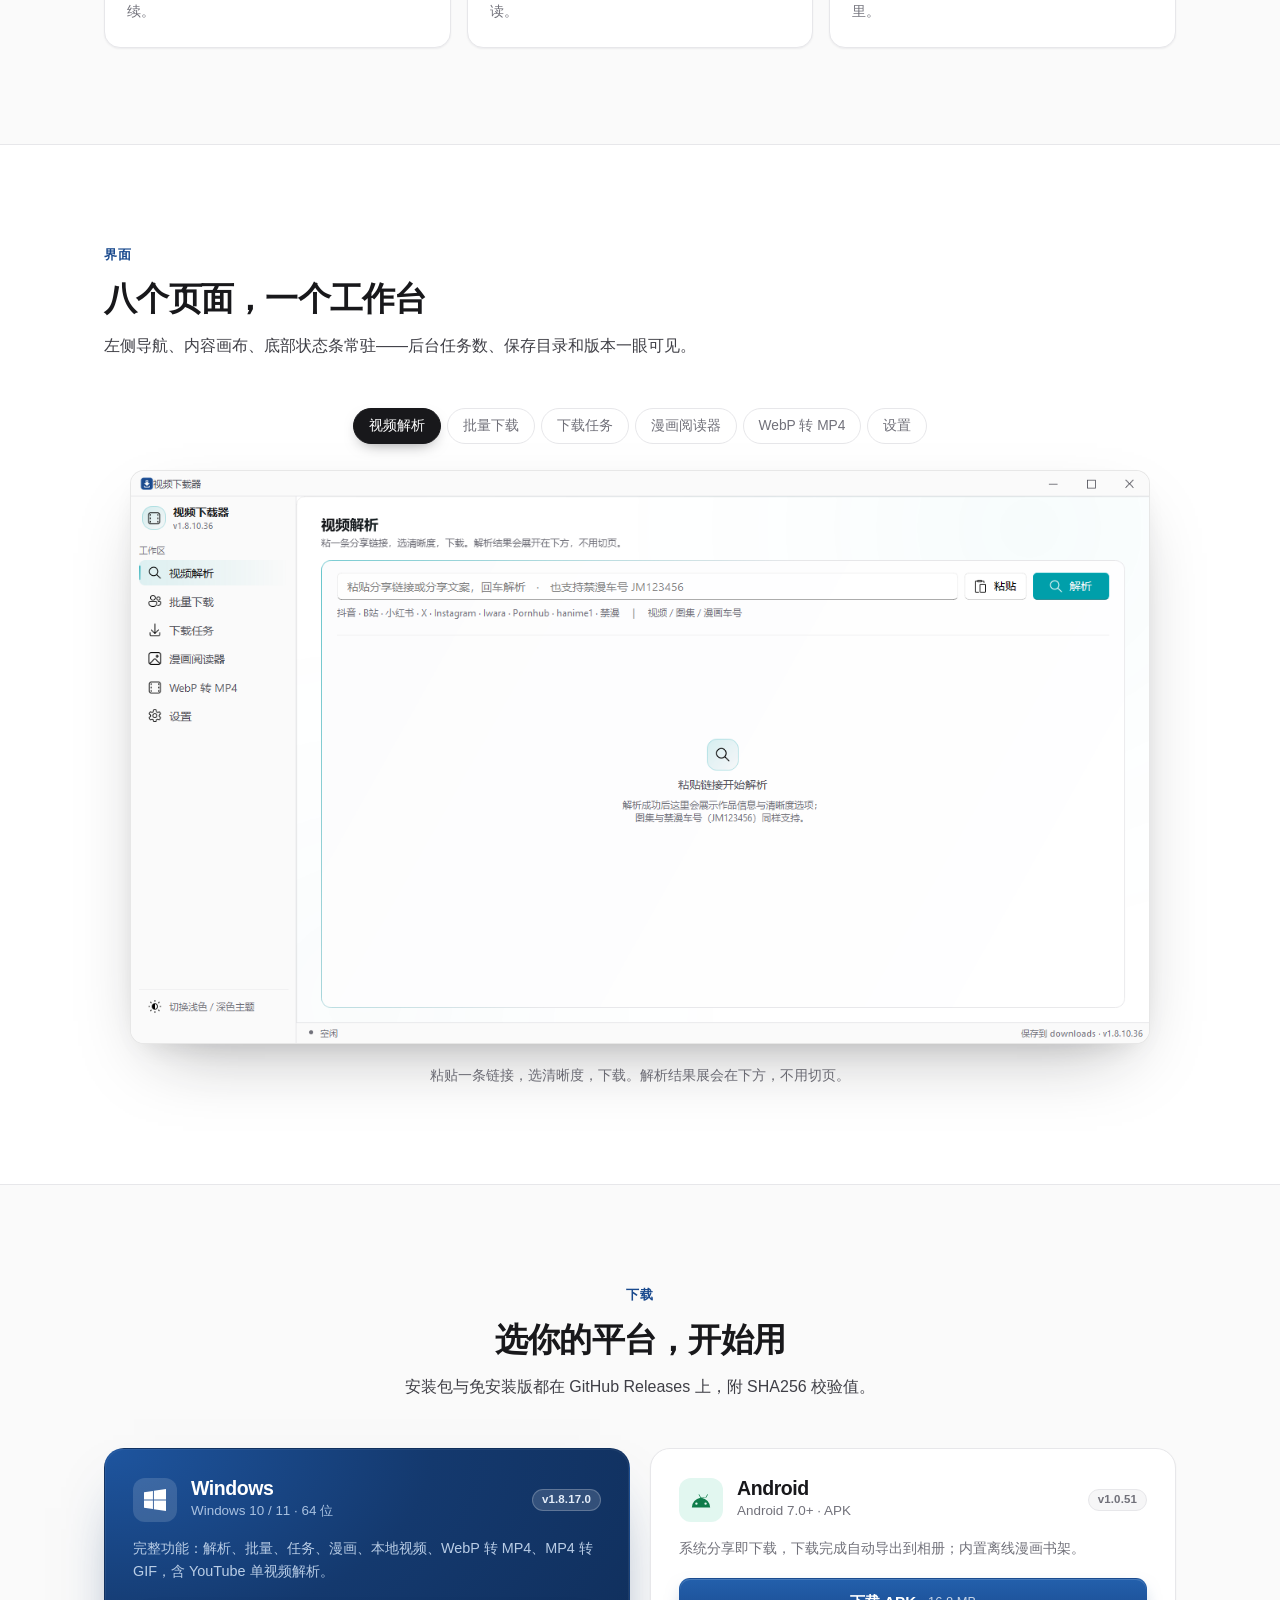
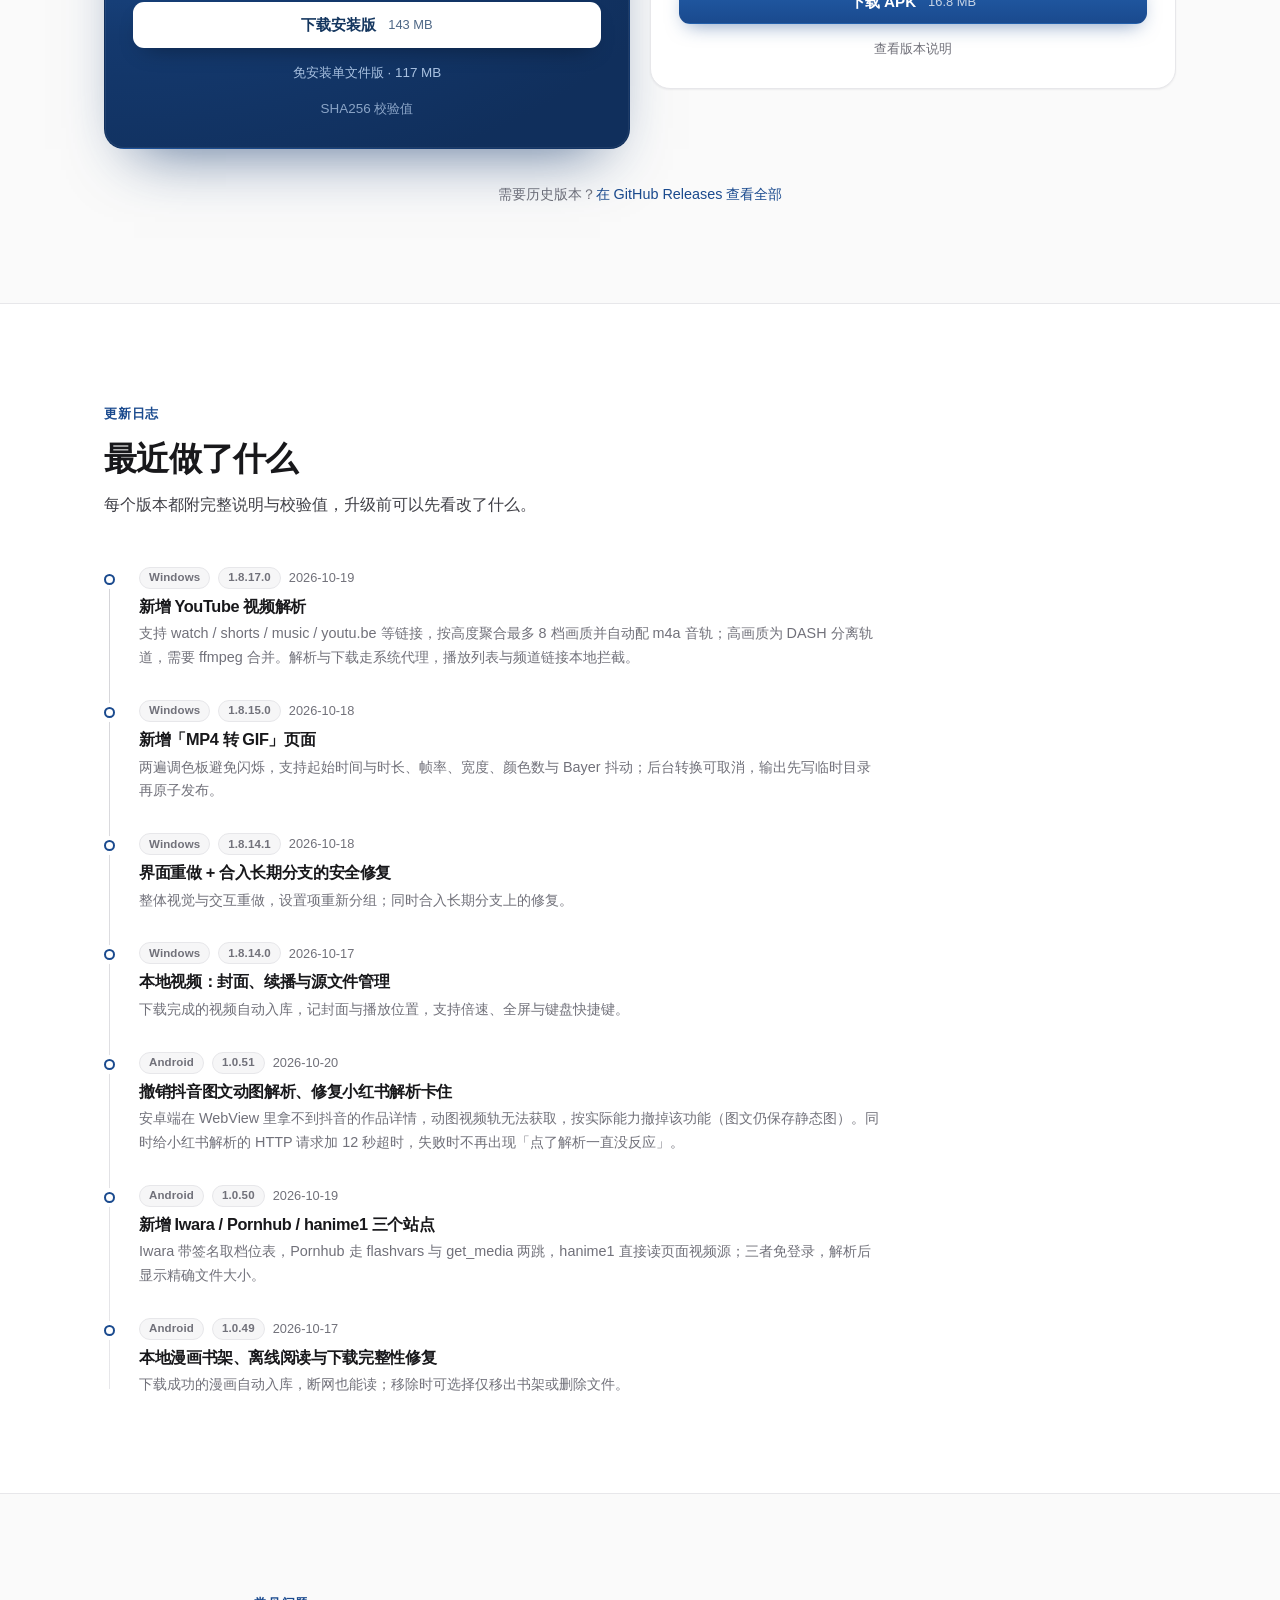
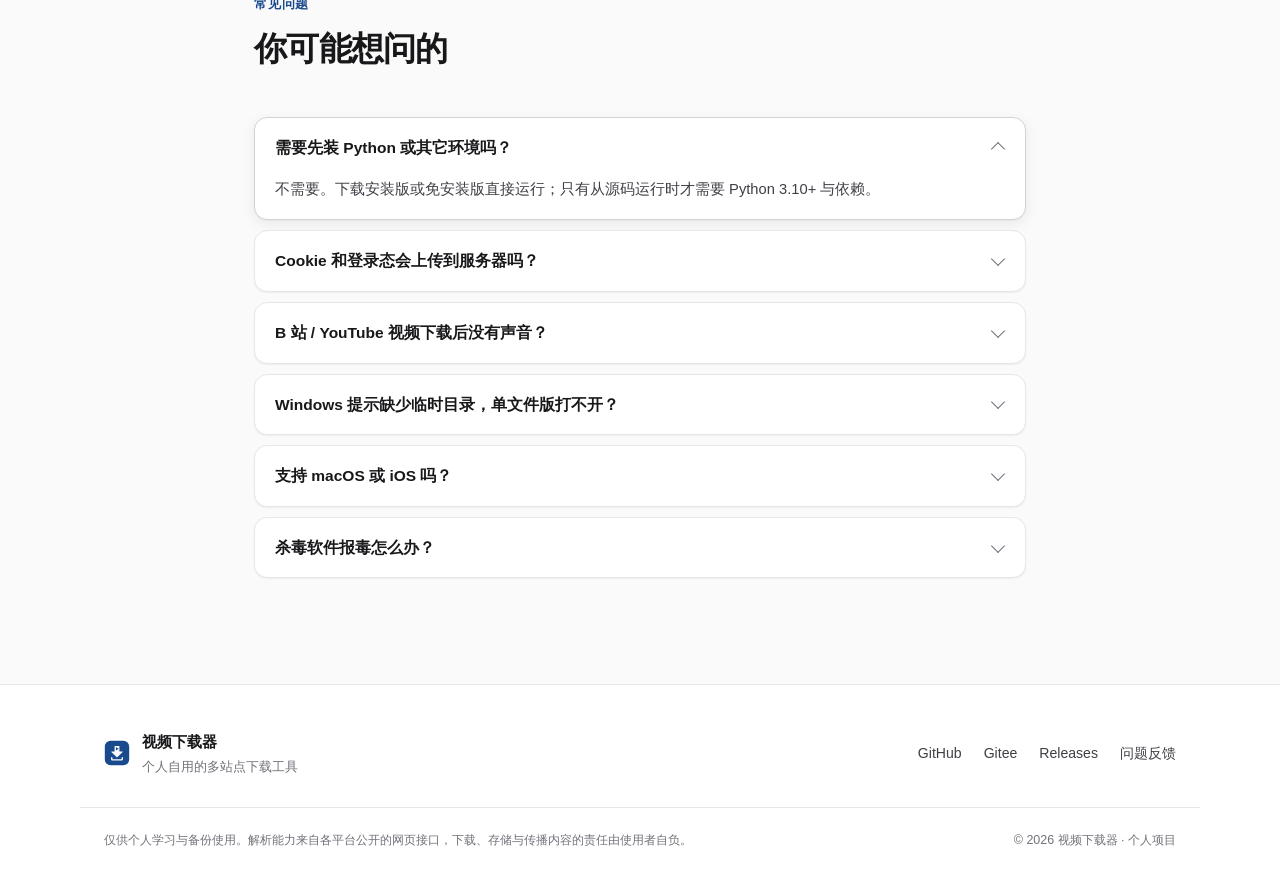
==== commit ec027daf: "docs(website): 下载体积按实际产物体积修正（143 MB / 117 MB）" ====
--- a/website/index.html
+++ b/website/index.html
@@ -30,7 +30,7 @@
       <a href="#download">下载</a>
       <a href="#changelog">更新日志</a>
       <a href="#faq">常见问题</a>
-      <a class="btn btn-ghost btn-sm nav-github" href="https://github.com/LOKOP01/downloader" target="_blank" rel="noopener">
+      <a class="btn btn-ghost btn-sm nav-github" href="https://github.com/LOKOP10/downloader" target="_blank" rel="noopener">
         <svg viewBox="0 0 16 16" width="15" height="15" aria-hidden="true"><path fill="currentColor" d="M8 0C3.58 0 0 3.58 0 8c0 3.54 2.29 6.53 5.47 7.59.4.07.55-.17.55-.38 0-.19-.01-.82-.01-1.49-2.01.37-2.53-.49-2.69-.94-.09-.23-.48-.94-.82-1.13-.28-.15-.68-.52-.01-.53.63-.01 1.08.58 1.23.82.72 1.21 1.87.87 2.33.66.07-.52.28-.87.51-1.07-1.78-.2-3.64-.89-3.64-3.95 0-.87.31-1.59.82-2.15-.08-.2-.36-1.02.08-2.12 0 0 .67-.21 2.2.82.64-.18 1.32-.27 2-.27.68 0 1.36.09 2 .27 1.53-1.04 2.2-.82 2.2-.82.44 1.1.16 1.92.08 2.12.51.56.82 1.27.82 2.15 0 3.07-1.87 3.75-3.65 3.95.29.25.54.73.54 1.48 0 1.07-.01 1.93-.01 2.2 0 .21.15.46.55.38A8.01 8.01 0 0 0 16 8c0-4.42-3.58-8-8-8Z"/></svg>
         GitHub
       </a>
@@ -208,11 +208,11 @@
             <span class="pill pill-dark">v1.8.17.0</span>
           </div>
           <p class="dl-desc">完整功能：解析、批量、任务、漫画、本地视频、WebP 转 MP4、MP4 转 GIF，含 YouTube 单视频解析。</p>
-          <a class="btn btn-white" href="https://github.com/LOKOP01/downloader/releases/download/v1.8.17.0/VideoDownloader-1.8.17.0-setup.exe" rel="noopener">
-            下载安装版 <span class="size">146 MB</span>
+          <a class="btn btn-white" href="https://github.com/LOKOP10/downloader/releases/download/v1.8.17.0/VideoDownloader-1.8.17.0-setup.exe" rel="noopener">
+            下载安装版 <span class="size">143 MB</span>
           </a>
-          <a class="dl-alt" href="https://github.com/LOKOP01/downloader/releases/download/v1.8.17.0/VideoDownloader-1.8.17.0.exe" rel="noopener">免安装单文件版 · 120 MB</a>
-          <a class="dl-alt dl-sha" href="https://github.com/LOKOP01/downloader/releases/download/v1.8.17.0/SHA256SUMS.txt" rel="noopener">SHA256 校验值</a>
+          <a class="dl-alt" href="https://github.com/LOKOP10/downloader/releases/download/v1.8.17.0/VideoDownloader-1.8.17.0.exe" rel="noopener">免安装单文件版 · 117 MB</a>
+          <a class="dl-alt dl-sha" href="https://github.com/LOKOP10/downloader/releases/download/v1.8.17.0/SHA256SUMS.txt" rel="noopener">SHA256 校验值</a>
         </article>
 
         <article class="dl-card">
@@ -225,15 +225,15 @@
             <span class="pill">v1.0.51</span>
           </div>
           <p class="dl-desc">系统分享即下载，下载完成自动导出到相册；内置离线漫画书架。</p>
-          <a class="btn btn-primary" href="https://github.com/LOKOP01/downloader/releases/download/android-v1.0.51/VideoDownloader-Android-1.0.51.apk" rel="noopener">
+          <a class="btn btn-primary" href="https://github.com/LOKOP10/downloader/releases/download/android-v1.0.51/VideoDownloader-Android-1.0.51.apk" rel="noopener">
             下载 APK <span class="size">16.8 MB</span>
           </a>
-          <a class="dl-alt" href="https://github.com/LOKOP01/downloader/releases/tag/android-v1.0.51" rel="noopener">查看版本说明</a>
+          <a class="dl-alt" href="https://github.com/LOKOP10/downloader/releases/tag/android-v1.0.51" rel="noopener">查看版本说明</a>
         </article>
       </div>
 
       <p class="dl-foot">
-        需要历史版本？<a href="https://github.com/LOKOP01/downloader/releases" rel="noopener">在 GitHub Releases 查看全部</a>
+        需要历史版本？<a href="https://github.com/LOKOP10/downloader/releases" rel="noopener">在 GitHub Releases 查看全部</a>
       </p>
     </div>
   </section>
@@ -353,10 +353,10 @@
       </div>
     </div>
     <nav class="footer-links" aria-label="页脚导航">
-      <a href="https://github.com/LOKOP01/downloader" rel="noopener">GitHub</a>
+      <a href="https://github.com/LOKOP10/downloader" rel="noopener">GitHub</a>
       <a href="https://gitee.com/LOKOP01/downloader" rel="noopener">Gitee</a>
-      <a href="https://github.com/LOKOP01/downloader/releases" rel="noopener">Releases</a>
-      <a href="https://github.com/LOKOP01/downloader/issues" rel="noopener">问题反馈</a>
+      <a href="https://github.com/LOKOP10/downloader/releases" rel="noopener">Releases</a>
+      <a href="https://github.com/LOKOP10/downloader/issues" rel="noopener">问题反馈</a>
     </nav>
   </div>
   <div class="wrap footer-legal">
